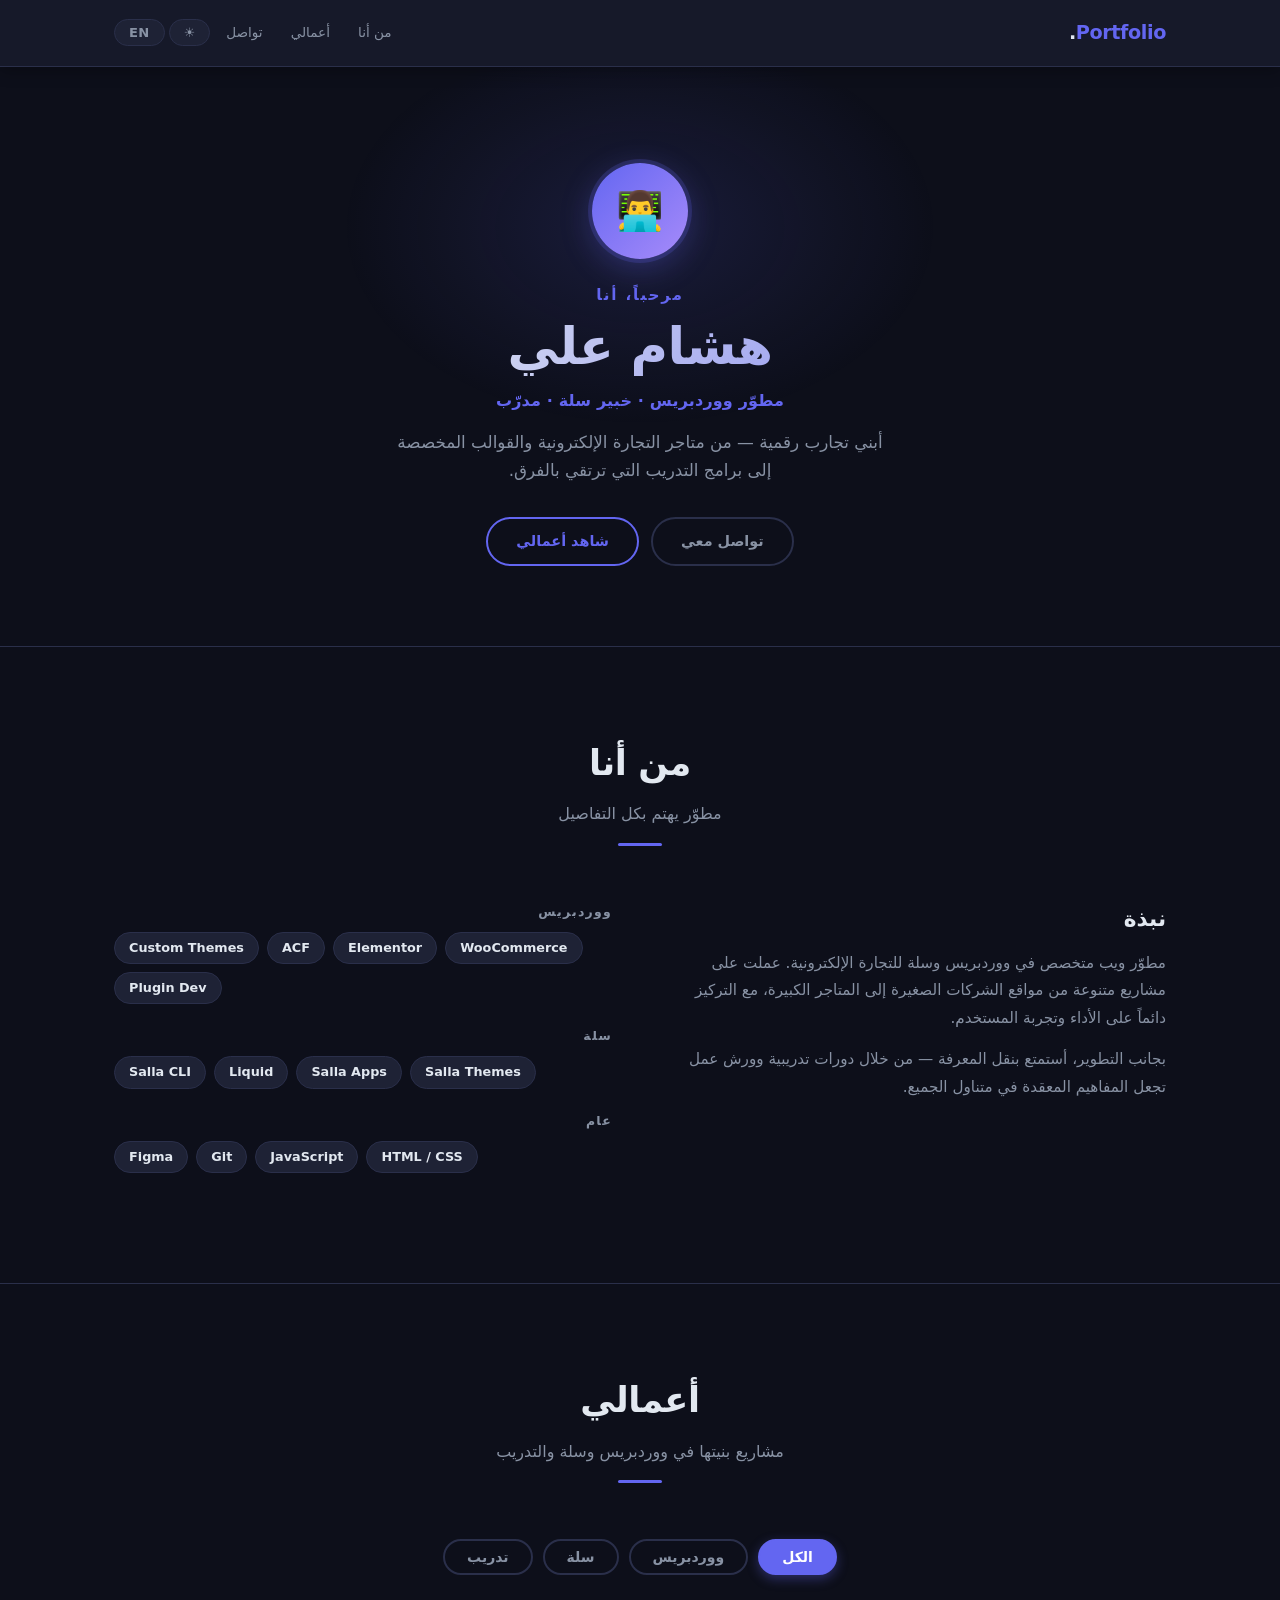
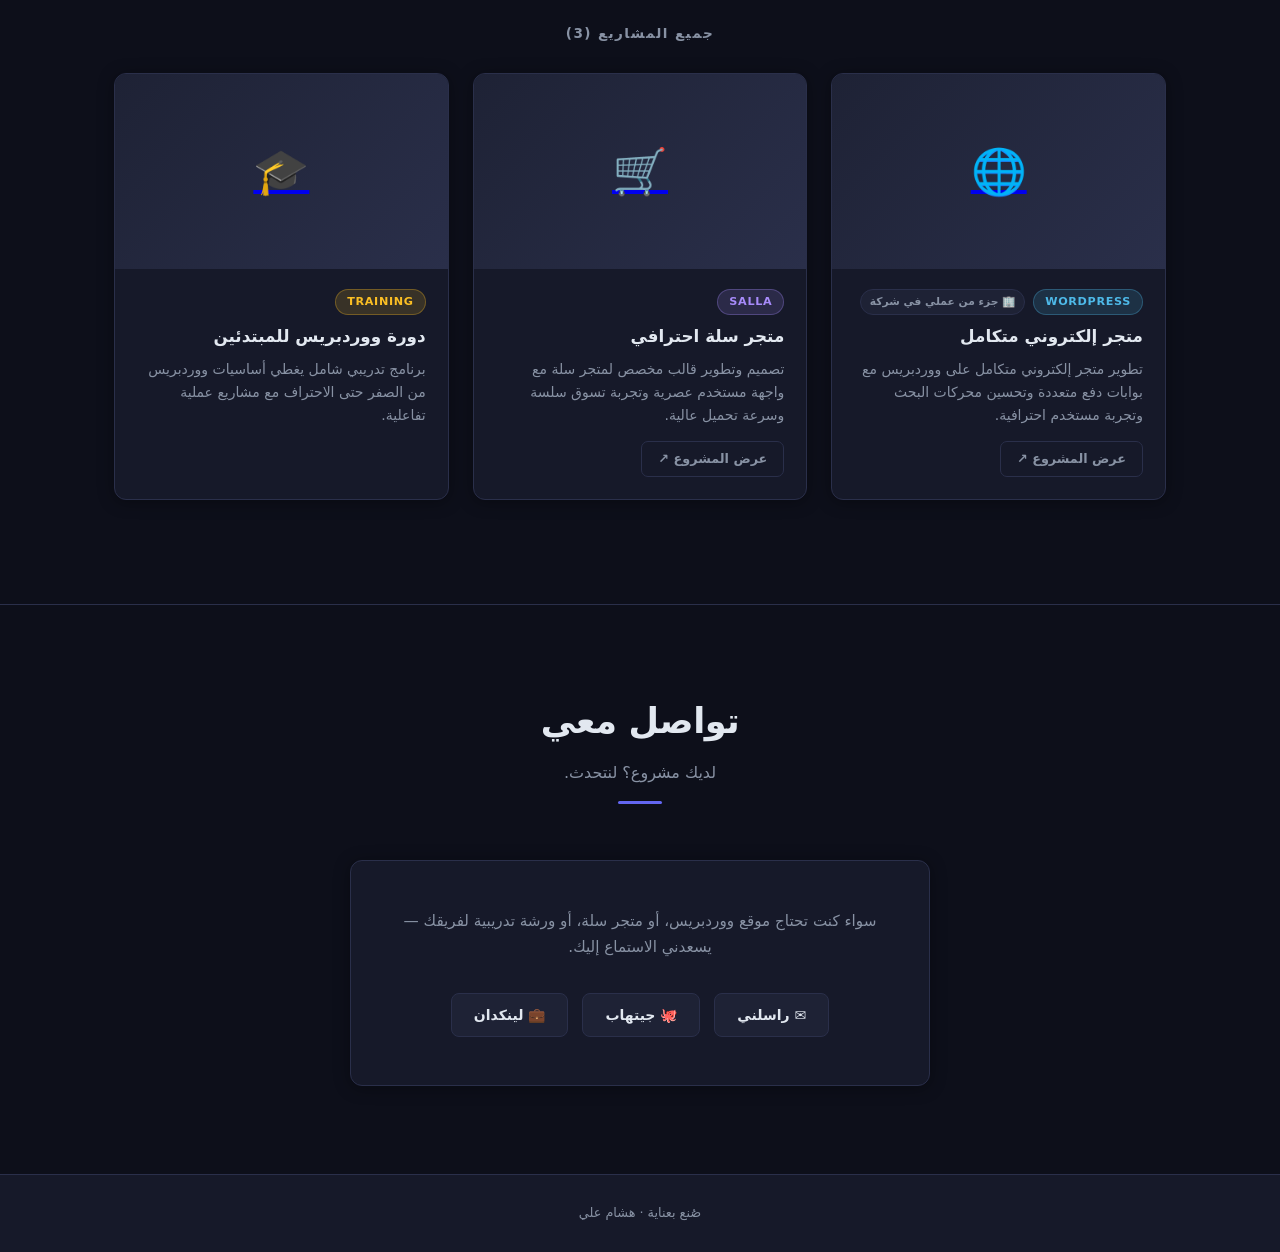
==== index.html @ f361fa43 "create the personal website" ====
<!DOCTYPE html>
<!-- lang and dir are set dynamically by initLang() in script.js -->
<html lang="ar" dir="rtl" data-theme="dark">
<head>
  <meta charset="UTF-8">
  <meta name="viewport" content="width=device-width, initial-scale=1.0">
  <title>My Portfolio</title>
  <link rel="stylesheet" href="style.css">
</head>
<body>

  <!-- ── Header ────────────────────────────────────────────── -->
  <header class="site-header">
    <div class="container">
      <a class="site-logo" href="#home">Portfolio<span>.</span></a>
      <nav class="nav-links" aria-label="Site navigation">
        <a class="nav-link" href="#about"     data-i18n="nav_about">من أنا</a>
        <a class="nav-link" href="#portfolio" data-i18n="nav_work">أعمالي</a>
        <a class="nav-link" href="#contact"   data-i18n="nav_contact">تواصل</a>
        <!-- <a class="nav-link always-show" href="dashboard.html" data-i18n="nav_dashboard">⚙️ لوحة التحكم</a> -->
        <!-- Theme toggle — label updated by applyTheme() -->
        <button class="theme-toggle always-show" onclick="toggleTheme()" aria-label="Toggle theme">🌙</button>
        <!-- Language toggle — label shows the OTHER language (click to switch) -->
        <button class="lang-toggle always-show" onclick="toggleLang()" aria-label="Toggle language">EN</button>
      </nav>
    </div>
  </header>

  <!-- ── Hero ──────────────────────────────────────────────── -->
  <section class="hero" id="home">
    <div class="hero-avatar">👨‍💻</div>
    <p class="hero-greeting" data-i18n="hero_greeting">مرحباً، أنا</p>
    <!-- ✏️ Replace with your name -->
    <h1 data-i18n="hero_name">Hesham Ali</h1>
    <p class="hero-role" data-i18n="hero_role">مطوّر ووردبريس · خبير سلة · مدرّب</p>
    <p class="hero-bio" data-i18n="hero_bio">
      أبني تجارب رقمية — من متاجر التجارة الإلكترونية والقوالب المخصصة إلى برامج التدريب التي ترتقي بالفرق.
    </p>
    <div class="hero-cta">
      <a href="#portfolio" class="btn-outline" data-i18n="hero_cta_work">شاهد أعمالي</a>
      <a href="#contact"   class="btn-ghost"   data-i18n="hero_cta_contact">تواصل معي</a>
    </div>
  </section>

  <!-- ── About ─────────────────────────────────────────────── -->
  <section class="about-section" id="about">
    <div class="container">
      <div class="section-header">
        <h2 data-i18n="about_heading">من أنا</h2>
        <p  data-i18n="about_sub">مطوّر يهتم بكل التفاصيل</p>
        <div class="accent-line"></div>
      </div>

      <div class="about-grid">
        <div class="about-text">
          <h3 data-i18n="about_bg">نبذة</h3>
          <!-- ✏️ Update paragraphs to match your story -->
          <p data-i18n="about_p1">
            مطوّر ويب متخصص في ووردبريس وسلة للتجارة الإلكترونية. عملت على مشاريع متنوعة من مواقع الشركات الصغيرة إلى المتاجر الكبيرة، مع التركيز دائماً على الأداء وتجربة المستخدم.
          </p>
          <p data-i18n="about_p2">
            بجانب التطوير، أستمتع بنقل المعرفة — من خلال دورات تدريبية وورش عمل تجعل المفاهيم المعقدة في متناول الجميع.
          </p>
        </div>

        <div class="about-skills">
          <div class="skill-group">
            <h4 data-i18n="about_skills_wp">ووردبريس</h4>
            <div class="skill-tags">
              <span class="skill-tag">WooCommerce</span>
              <span class="skill-tag">Elementor</span>
              <span class="skill-tag">ACF</span>
              <span class="skill-tag">Custom Themes</span>
              <span class="skill-tag">Plugin Dev</span>
            </div>
          </div>
          <div class="skill-group">
            <h4 data-i18n="about_skills_salla">سلة</h4>
            <div class="skill-tags">
              <span class="skill-tag">Salla Themes</span>
              <span class="skill-tag">Salla Apps</span>
              <span class="skill-tag">Liquid</span>
              <span class="skill-tag">Salla CLI</span>
            </div>
          </div>
          <div class="skill-group">
            <h4 data-i18n="about_skills_gen">عام</h4>
            <div class="skill-tags">
              <span class="skill-tag">HTML / CSS</span>
              <span class="skill-tag">JavaScript</span>
              <span class="skill-tag">Git</span>
              <span class="skill-tag">Figma</span>
            </div>
          </div>
        </div>
      </div>
    </div>
  </section>

  <!-- ── Portfolio ─────────────────────────────────────────── -->
  <section class="portfolio-section" id="portfolio">
    <div class="container">
      <div class="section-header">
        <h2 data-i18n="portfolio_heading">أعمالي</h2>
        <p  data-i18n="portfolio_sub">مشاريع بنيتها في ووردبريس وسلة والتدريب</p>
        <div class="accent-line"></div>
      </div>

      <!-- Filter buttons — clicking re-renders cards instantly -->
      <div class="filter-bar" role="group" aria-label="Filter projects">
        <button class="filter-btn active" data-filter="all"       data-i18n="filter_all">الكل</button>
        <button class="filter-btn"        data-filter="WordPress" data-i18n="filter_wp">ووردبريس</button>
        <button class="filter-btn"        data-filter="Salla"     data-i18n="filter_salla">سلة</button>
        <button class="filter-btn"        data-filter="Training"  data-i18n="filter_training">تدريب</button>
      </div>

      <p class="section-title" id="results-label" data-i18n="results_all">جميع المشاريع</p>
      <div class="projects-grid" id="projects-grid">
        <!-- Cards injected by JavaScript -->
      </div>
    </div>
  </section>

  <!-- ── Contact ───────────────────────────────────────────── -->
  <section class="contact-section" id="contact">
    <div class="container">
      <div class="section-header">
        <h2 data-i18n="contact_heading">تواصل معي</h2>
        <p  data-i18n="contact_sub">لديك مشروع؟ لنتحدث.</p>
        <div class="accent-line"></div>
      </div>

      <div class="contact-card">
        <p data-i18n="contact_body">
          سواء كنت تحتاج موقع ووردبريس، أو متجر سلة، أو ورشة تدريبية لفريقك — يسعدني الاستماع إليك.
        </p>
        <!-- ✏️ Replace hrefs with your actual links -->
        <div class="contact-links">
          <a class="contact-link" href="mailto:your@email.com"             data-i18n="contact_email">✉️ راسلني</a>
          <a class="contact-link" href="https://github.com/"   target="_blank" rel="noopener" data-i18n="contact_github">🐙 GitHub</a>
          <a class="contact-link" href="https://linkedin.com/" target="_blank" rel="noopener" data-i18n="contact_linkedin">💼 LinkedIn</a>
        </div>
      </div>
    </div>
  </section>

  <!-- ── Footer ────────────────────────────────────────────── -->
  <footer class="site-footer">
    <p data-i18n="footer_text">صُنع بعناية — البيانات محفوظة محلياً في متصفحك.</p>
  </footer>

  <!-- ── Shared logic ──────────────────────────────────────── -->
  <script src="script.js"></script>

  <script>
    /* ── Init: theme + language ─────────────────────────────── */
    initTheme();
    initLang();

    /* ── Portfolio page logic ──────────────────────────────── */

    const grid         = document.getElementById('projects-grid');
    const filterBtns   = document.querySelectorAll('.filter-btn');
    const resultsLabel = document.getElementById('results-label');

    let activeFilter   = 'all';
    let cachedProjects = []; // projects loaded once from data/projects.json

    /* ── Skeleton loader — shown while fetch is in progress ─── */
    function showSkeleton() {
      grid.innerHTML = Array.from({ length: 3 }, () => `
        <div class="skeleton-card">
          <div class="skeleton-img"></div>
          <div class="skeleton-body">
            <div class="skeleton-line short"></div>
            <div class="skeleton-line medium"></div>
            <div class="skeleton-line"></div>
          </div>
        </div>`).join('');
    }

    /**
     * Renders cards from the cached projects array.
     * Called after initial load, on filter change, and on 'langchange'.
     * buildCard() reads getCurrentLang() at call time → correct language.
     */
    function renderPortfolio() {
      grid.innerHTML = '';

      const visible = activeFilter === 'all'
        ? cachedProjects
        : cachedProjects.filter(p => p.category === activeFilter);

      if (visible.length === 0) {
        const msg = cachedProjects.length === 0
          ? t('empty_add_first')
          : t('empty_no_cat');
        grid.innerHTML = `
          <div class="empty-state">
            <span class="icon">🗂️</span>
            <p>${msg}</p>
          </div>`;
        resultsLabel.textContent = activeFilter === 'all' ? t('results_all') : activeFilter;
        return;
      }

      visible.forEach(p => grid.appendChild(buildCard(p)));

      const label = activeFilter === 'all' ? t('results_all') : activeFilter;
      resultsLabel.textContent = `${label} (${visible.length})`;
    }

    /**
     * Fetches data/projects.json once, caches the result, then renders.
     * On error shows a friendly message (fetch fails locally without a server).
     */
    async function loadProjects() {
      showSkeleton();
      cachedProjects = await fetchProjects();

      if (cachedProjects.length === 0) {
        grid.innerHTML = `
          <div class="empty-state">
            <span class="icon">📂</span>
            <p>${t('empty_error')}</p>
          </div>`;
        resultsLabel.textContent = t('results_all');
        return;
      }

      renderPortfolio();
    }

    /* Filter buttons — instant re-render from cache, no fetch */
    filterBtns.forEach(btn => {
      btn.addEventListener('click', () => {
        filterBtns.forEach(b => b.classList.remove('active'));
        btn.classList.add('active');
        activeFilter = btn.dataset.filter;
        renderPortfolio();
      });
    });

    /* Re-render on language switch (titles/descs update from cache) */
    document.addEventListener('langchange', renderPortfolio);

    /* Initial load */
    loadProjects();
  </script>

</body>
</html>
---- style.css ----
/* =========================================
   CSS Reset & Base
   ========================================= */
*, *::before, *::after {
  box-sizing: border-box;
  margin: 0;
  padding: 0;
}

/* =========================================
   Design tokens — DARK mode (default)
   Light mode overrides live in [data-theme="light"]
   ========================================= */
:root {
  --color-bg:         #0d0f1a;
  --color-surface:    #161929;
  --color-surface-2:  #1e2235;
  --color-border:     #2a2f4a;
  --color-text:       #e2e8f0;
  --color-muted:      #8892a4;
  --color-primary:    #6366f1;
  --color-primary-h:  #818cf8;
  --color-danger:     #fc8181;
  --color-danger-h:   #f56565;
  --color-success:    #68d391;
  --color-wp:         #4eb9e8;
  --color-salla:      #a78bfa;
  --color-training:   #fbbf24;
  --radius:           12px;
  --shadow:           0 2px 16px rgba(0,0,0,.35);
  --shadow-hover:     0 8px 32px rgba(0,0,0,.5);
  --transition:       .2s ease;
  --font:             'Segoe UI', system-ui, -apple-system, sans-serif;
}

/* Light mode overrides */
[data-theme="light"] {
  --color-bg:         #f5f6fa;
  --color-surface:    #ffffff;
  --color-surface-2:  #f0f2f8;
  --color-border:     #e2e8f0;
  --color-text:       #1a202c;
  --color-muted:      #718096;
  --color-primary:    #4f46e5;
  --color-primary-h:  #4338ca;
  --color-danger:     #e53e3e;
  --color-danger-h:   #c53030;
  --color-success:    #38a169;
  --color-wp:         #21759b;
  --color-salla:      #7c3aed;
  --color-training:   #d97706;
  --shadow:           0 2px 12px rgba(0,0,0,.08);
  --shadow-hover:     0 6px 24px rgba(0,0,0,.13);
}

html { scroll-behavior: smooth; }

body {
  font-family: var(--font);
  background: var(--color-bg);
  color: var(--color-text);
  min-height: 100vh;
  line-height: 1.6;
  transition: background .3s, color .3s;
}

/* =========================================
   Layout helpers
   ========================================= */
.container {
  max-width: 1100px;
  margin: 0 auto;
  padding: 0 24px;
}

/* =========================================
   Header / Nav
   ========================================= */
.site-header {
  background: var(--color-surface);
  border-bottom: 1px solid var(--color-border);
  padding: 16px 0;
  position: sticky;
  top: 0;
  z-index: 100;
  box-shadow: var(--shadow);
  backdrop-filter: blur(8px);
}

.site-header .container {
  display: flex;
  align-items: center;
  justify-content: space-between;
  gap: 16px;
}

.site-logo {
  font-size: 1.2rem;
  font-weight: 800;
  color: var(--color-primary);
  text-decoration: none;
  letter-spacing: -.4px;
  flex-shrink: 0;
}
.site-logo span { color: var(--color-text); }

.nav-links {
  display: flex;
  align-items: center;
  gap: 4px;
  flex-wrap: wrap;
}

.nav-link {
  font-size: .85rem;
  color: var(--color-muted);
  text-decoration: none;
  padding: 6px 12px;
  border-radius: 6px;
  font-weight: 500;
  transition: background var(--transition), color var(--transition);
  white-space: nowrap;
}
.nav-link:hover {
  background: var(--color-surface-2);
  color: var(--color-text);
}

/* ── Theme toggle button ──────────────────────────────────── */
.theme-toggle {
  background: var(--color-surface-2);
  border: 1.5px solid var(--color-border);
  border-radius: 50px;
  padding: 5px 14px;
  cursor: pointer;
  font-size: .8rem;
  font-weight: 600;
  color: var(--color-muted);
  font-family: var(--font);
  transition: all var(--transition);
  display: flex;
  align-items: center;
  gap: 5px;
  flex-shrink: 0;
}
.theme-toggle:hover {
  border-color: var(--color-primary);
  color: var(--color-primary);
}

/* =========================================
   Section headings (shared)
   ========================================= */
.section-header {
  text-align: center;
  margin-bottom: 56px;
}
.section-header h2 {
  font-size: clamp(1.6rem, 3vw, 2.2rem);
  font-weight: 800;
  letter-spacing: -.4px;
  margin-bottom: 10px;
}
.section-header p {
  color: var(--color-muted);
  font-size: 1rem;
  max-width: 480px;
  margin: 0 auto;
}
.section-header .accent-line {
  width: 44px;
  height: 3px;
  background: var(--color-primary);
  border-radius: 2px;
  margin: 16px auto 0;
}

/* =========================================
   Hero (portfolio page)
   ========================================= */
.hero {
  text-align: center;
  padding: 96px 24px 80px;
  position: relative;
  overflow: hidden;
}

/* Subtle radial glow behind hero */
.hero::before {
  content: '';
  position: absolute;
  top: -40px;
  left: 50%;
  transform: translateX(-50%);
  width: 600px;
  height: 400px;
  background: radial-gradient(ellipse, rgba(99,102,241,.15) 0%, transparent 70%);
  pointer-events: none;
}

.hero-avatar {
  width: 96px;
  height: 96px;
  border-radius: 50%;
  background: linear-gradient(135deg, var(--color-primary), #a78bfa);
  display: flex;
  align-items: center;
  justify-content: center;
  font-size: 2.4rem;
  color: #fff;
  margin: 0 auto 24px;
  box-shadow: 0 0 0 4px rgba(99,102,241,.2), 0 8px 32px rgba(99,102,241,.3);
  position: relative;
}

.hero-greeting {
  font-size: .95rem;
  font-weight: 600;
  color: var(--color-primary);
  text-transform: uppercase;
  letter-spacing: .12em;
  margin-bottom: 10px;
}

.hero h1 {
  font-size: clamp(2rem, 5vw, 3.2rem);
  font-weight: 900;
  letter-spacing: -.6px;
  margin-bottom: 12px;
  /* Gradient text */
  background: linear-gradient(135deg, var(--color-text) 30%, var(--color-primary));
  -webkit-background-clip: text;
  -webkit-text-fill-color: transparent;
  background-clip: text;
  line-height: 1.15;
}

.hero-role {
  font-size: 1rem;
  font-weight: 600;
  color: var(--color-primary);
  margin-bottom: 14px;
  letter-spacing: .01em;
}

.hero-bio {
  font-size: 1.05rem;
  color: var(--color-muted);
  max-width: 500px;
  margin: 0 auto 32px;
  line-height: 1.7;
}

.hero-cta {
  display: flex;
  gap: 12px;
  justify-content: center;
  flex-wrap: wrap;
}

.hero-cta .btn-outline {
  padding: 11px 28px;
  border: 2px solid var(--color-primary);
  border-radius: 50px;
  background: transparent;
  color: var(--color-primary);
  font-family: var(--font);
  font-size: .9rem;
  font-weight: 700;
  cursor: pointer;
  text-decoration: none;
  transition: all var(--transition);
}
.hero-cta .btn-outline:hover {
  background: var(--color-primary);
  color: #fff;
  box-shadow: 0 4px 16px rgba(99,102,241,.4);
}

.hero-cta .btn-ghost {
  padding: 11px 28px;
  border: 2px solid var(--color-border);
  border-radius: 50px;
  background: transparent;
  color: var(--color-muted);
  font-family: var(--font);
  font-size: .9rem;
  font-weight: 700;
  cursor: pointer;
  text-decoration: none;
  transition: all var(--transition);
}
.hero-cta .btn-ghost:hover {
  border-color: var(--color-text);
  color: var(--color-text);
}

/* =========================================
   About section
   ========================================= */
.about-section {
  padding: 88px 0;
  border-top: 1px solid var(--color-border);
}

.about-grid {
  display: grid;
  grid-template-columns: 1fr 1fr;
  gap: 56px;
  align-items: start;
}

.about-text h3 {
  font-size: 1.35rem;
  font-weight: 700;
  margin-bottom: 14px;
  color: var(--color-text);
}

.about-text p {
  color: var(--color-muted);
  font-size: .95rem;
  line-height: 1.8;
  margin-bottom: 14px;
}

.skill-group h4 {
  font-size: .78rem;
  font-weight: 700;
  text-transform: uppercase;
  letter-spacing: .1em;
  color: var(--color-muted);
  margin-bottom: 10px;
}

.skill-tags {
  display: flex;
  flex-wrap: wrap;
  gap: 8px;
  margin-bottom: 22px;
}

.skill-tag {
  padding: 5px 14px;
  background: var(--color-surface-2);
  border: 1.5px solid var(--color-border);
  border-radius: 50px;
  font-size: .8rem;
  font-weight: 600;
  color: var(--color-text);
  transition: border-color var(--transition), color var(--transition);
}
.skill-tag:hover {
  border-color: var(--color-primary);
  color: var(--color-primary);
}

@media (max-width: 768px) {
  .about-grid { grid-template-columns: 1fr; gap: 32px; }
}

/* =========================================
   Portfolio section wrapper
   ========================================= */
.portfolio-section {
  padding: 88px 0;
  border-top: 1px solid var(--color-border);
}

/* =========================================
   Filter bar
   ========================================= */
.filter-bar {
  display: flex;
  flex-wrap: wrap;
  gap: 10px;
  justify-content: center;
  margin-bottom: 48px;
}

.filter-btn {
  padding: 8px 22px;
  border: 2px solid var(--color-border);
  border-radius: 50px;
  background: transparent;
  color: var(--color-muted);
  font-size: .875rem;
  font-weight: 600;
  font-family: var(--font);
  cursor: pointer;
  transition: all var(--transition);
}
.filter-btn:hover {
  border-color: var(--color-primary);
  color: var(--color-primary);
}
.filter-btn.active {
  background: var(--color-primary);
  border-color: var(--color-primary);
  color: #fff;
  box-shadow: 0 4px 12px rgba(99,102,241,.35);
}

/* =========================================
   Projects grid
   ========================================= */
.section-title {
  font-size: .85rem;
  font-weight: 700;
  color: var(--color-muted);
  text-transform: uppercase;
  letter-spacing: .1em;
  margin-bottom: 28px;
  text-align: center;
}

.projects-grid {
  display: grid;
  grid-template-columns: repeat(auto-fill, minmax(310px, 1fr));
  gap: 24px;
  padding-bottom: 16px;
}

/* ── Project card ─────────────────────────────────────────── */
.project-card {
  background: var(--color-surface);
  border-radius: var(--radius);
  border: 1px solid var(--color-border);
  box-shadow: var(--shadow);
  overflow: hidden;
  display: flex;
  flex-direction: column;
  transition: transform var(--transition), box-shadow var(--transition), border-color var(--transition);
  animation: fadeIn .35s ease both;
}
.project-card:hover {
  transform: translateY(-5px);
  box-shadow: var(--shadow-hover);
  border-color: rgba(99,102,241,.4);
}

@keyframes fadeIn {
  from { opacity: 0; transform: translateY(16px); }
  to   { opacity: 1; transform: translateY(0); }
}

.card-image {
  width: 100%;
  height: 195px;
  object-fit: cover;
  background: var(--color-surface-2);
  display: block;
}

.card-image-placeholder {
  width: 100%;
  height: 195px;
  background: linear-gradient(135deg, var(--color-surface-2) 0%, var(--color-border) 100%);
  display: flex;
  align-items: center;
  justify-content: center;
  font-size: 2.8rem;
}

.card-body {
  padding: 20px 22px 22px;
  flex: 1;
  display: flex;
  flex-direction: column;
  gap: 10px;
}

.card-meta {
  display: flex;
  align-items: center;
  gap: 8px;
  flex-wrap: wrap;
}

/* Category badges — semi-transparent to work on both themes */
.badge {
  display: inline-block;
  padding: 3px 11px;
  border-radius: 50px;
  font-size: .7rem;
  font-weight: 700;
  text-transform: uppercase;
  letter-spacing: .06em;
}
.badge-wordpress { background: rgba(78,185,232,.15); color: var(--color-wp); border: 1px solid rgba(78,185,232,.3); }
.badge-salla     { background: rgba(167,139,250,.15); color: var(--color-salla); border: 1px solid rgba(167,139,250,.3); }
.badge-training  { background: rgba(251,191,36,.15);  color: var(--color-training); border: 1px solid rgba(251,191,36,.3); }

/* Light mode badge overrides for better readability */
[data-theme="light"] .badge-wordpress { background: #e8f4fb; border-color: #bee3f8; }
[data-theme="light"] .badge-salla     { background: #ede9fe; border-color: #d6bcfa; }
[data-theme="light"] .badge-training  { background: #fef3c7; border-color: #fde68a; }

.badge-company {
  font-size: .67rem;
  font-weight: 600;
  color: var(--color-muted);
  background: var(--color-surface-2);
  border: 1px solid var(--color-border);
  padding: 3px 9px;
  border-radius: 50px;
}

.card-title {
  font-size: 1.05rem;
  font-weight: 700;
  color: var(--color-text);
  line-height: 1.35;
}

.card-description {
  font-size: .875rem;
  color: var(--color-muted);
  line-height: 1.65;
  flex: 1;
}

/* Empty state */
.empty-state {
  grid-column: 1 / -1;
  text-align: center;
  padding: 72px 20px;
  color: var(--color-muted);
}
.empty-state .icon { font-size: 3rem; margin-bottom: 14px; display: block; }
.empty-state p { font-size: 1rem; }
.empty-state a { color: var(--color-primary); text-decoration: none; }
.empty-state a:hover { text-decoration: underline; }

/* =========================================
   Contact section
   ========================================= */
.contact-section {
  padding: 88px 0;
  border-top: 1px solid var(--color-border);
}

.contact-card {
  max-width: 580px;
  margin: 0 auto;
  background: var(--color-surface);
  border: 1px solid var(--color-border);
  border-radius: var(--radius);
  box-shadow: var(--shadow);
  padding: 48px 40px;
  text-align: center;
}

.contact-card p {
  color: var(--color-muted);
  margin-bottom: 32px;
  font-size: .95rem;
  line-height: 1.7;
}

.contact-links {
  display: flex;
  gap: 14px;
  justify-content: center;
  flex-wrap: wrap;
}

.contact-link {
  display: inline-flex;
  align-items: center;
  gap: 7px;
  padding: 10px 22px;
  border: 1.5px solid var(--color-border);
  border-radius: 8px;
  text-decoration: none;
  font-size: .875rem;
  font-weight: 600;
  color: var(--color-text);
  background: var(--color-surface-2);
  transition: all var(--transition);
}
.contact-link:hover {
  border-color: var(--color-primary);
  color: var(--color-primary);
  transform: translateY(-2px);
  box-shadow: 0 4px 12px rgba(99,102,241,.2);
}

/* =========================================
   ── LOGIN OVERLAY (dashboard) ────────────
   Shown before dashboard content.
   Hidden once sessionStorage confirms auth.
   ========================================= */
.login-overlay {
  position: fixed;
  inset: 0;
  background: var(--color-bg);
  display: flex;
  align-items: center;
  justify-content: center;
  z-index: 9999;
  padding: 20px;
}
.login-overlay.hidden { display: none; }

.login-card {
  background: var(--color-surface);
  border: 1px solid var(--color-border);
  border-radius: var(--radius);
  box-shadow: var(--shadow-hover);
  padding: 44px 40px;
  width: 100%;
  max-width: 400px;
  text-align: center;
}

.login-card .login-icon {
  font-size: 2.4rem;
  display: block;
  margin-bottom: 18px;
}

.login-card h2 {
  font-size: 1.4rem;
  font-weight: 800;
  margin-bottom: 6px;
}

.login-card .login-sub {
  font-size: .875rem;
  color: var(--color-muted);
  margin-bottom: 28px;
}

.login-card .form-group { text-align: left; }

/* Password field wrapper with eye toggle */
.password-wrap {
  position: relative;
}
.password-wrap input {
  padding-right: 44px;
}
.password-eye {
  position: absolute;
  right: 12px;
  top: 50%;
  transform: translateY(-50%);
  background: none;
  border: none;
  cursor: pointer;
  font-size: 1rem;
  color: var(--color-muted);
  padding: 2px;
  transition: color var(--transition);
}
.password-eye:hover { color: var(--color-text); }

.login-error {
  background: rgba(252,129,129,.12);
  border: 1px solid rgba(252,129,129,.3);
  color: var(--color-danger);
  padding: 10px 14px;
  border-radius: 7px;
  font-size: .85rem;
  font-weight: 500;
  margin-bottom: 16px;
  display: none;
}
.login-error.show { display: block; }

/* =========================================
   Dashboard layout
   ========================================= */
.dashboard-wrap {
  display: grid;
  grid-template-columns: 360px 1fr;
  gap: 28px;
  padding: 36px 0 64px;
}

@media (max-width: 840px) {
  .dashboard-wrap { grid-template-columns: 1fr; }
}

.panel {
  background: var(--color-surface);
  border: 1px solid var(--color-border);
  border-radius: var(--radius);
  box-shadow: var(--shadow);
  padding: 28px 24px;
}

.panel-title {
  font-size: .95rem;
  font-weight: 700;
  margin-bottom: 22px;
  padding-bottom: 14px;
  border-bottom: 1px solid var(--color-border);
  display: flex;
  align-items: center;
  gap: 8px;
  color: var(--color-text);
}

/* =========================================
   Form elements
   ========================================= */
.form-group { margin-bottom: 18px; }

label {
  display: block;
  font-size: .75rem;
  font-weight: 700;
  text-transform: uppercase;
  letter-spacing: .07em;
  color: var(--color-muted);
  margin-bottom: 7px;
}

input[type="text"],
input[type="password"],
textarea,
select {
  width: 100%;
  padding: 10px 13px;
  border: 1.5px solid var(--color-border);
  border-radius: 8px;
  font-family: var(--font);
  font-size: .9rem;
  color: var(--color-text);
  background: var(--color-surface-2);
  transition: border-color var(--transition), box-shadow var(--transition);
  outline: none;
}
input[type="text"]:focus,
input[type="password"]:focus,
textarea:focus,
select:focus {
  border-color: var(--color-primary);
  box-shadow: 0 0 0 3px rgba(99,102,241,.15);
}
/* Fix select arrow color in dark mode */
select { appearance: auto; color-scheme: dark; }
[data-theme="light"] select { color-scheme: light; }

textarea { resize: vertical; min-height: 90px; }

/* Image upload area */
.upload-area {
  border: 2px dashed var(--color-border);
  border-radius: 8px;
  padding: 22px;
  text-align: center;
  cursor: pointer;
  transition: border-color var(--transition), background var(--transition);
  position: relative;
}
.upload-area:hover {
  border-color: var(--color-primary);
  background: rgba(99,102,241,.06);
}
.upload-area input[type="file"] {
  position: absolute; inset: 0; opacity: 0; cursor: pointer; width: 100%; height: 100%;
}
.upload-area .upload-icon { font-size: 1.8rem; margin-bottom: 6px; display: block; }
.upload-area p { font-size: .8rem; color: var(--color-muted); }

.preview-img {
  width: 100%;
  max-height: 140px;
  object-fit: cover;
  border-radius: 7px;
  margin-top: 12px;
  display: none;
  border: 1px solid var(--color-border);
}

/* =========================================
   Buttons
   ========================================= */
.btn {
  display: inline-flex;
  align-items: center;
  justify-content: center;
  gap: 6px;
  padding: 10px 22px;
  border: none;
  border-radius: 8px;
  font-family: var(--font);
  font-size: .875rem;
  font-weight: 600;
  cursor: pointer;
  transition: background var(--transition), transform var(--transition), box-shadow var(--transition);
  white-space: nowrap;
}
.btn:active { transform: scale(.97); }

.btn-primary {
  background: var(--color-primary);
  color: #fff;
  width: 100%;
}
.btn-primary:hover {
  background: var(--color-primary-h);
  box-shadow: 0 4px 16px rgba(99,102,241,.4);
}

.btn-secondary {
  background: var(--color-surface-2);
  color: var(--color-text);
  border: 1.5px solid var(--color-border);
}
.btn-secondary:hover { background: var(--color-border); }

.btn-danger { background: var(--color-danger); color: #fff; }
.btn-danger:hover { background: var(--color-danger-h); }

/* Edit button — adapts to dark/light */
.btn-edit {
  background: rgba(99,155,220,.12);
  color: #63b3ed;
  border: 1.5px solid rgba(99,155,220,.25);
}
.btn-edit:hover { background: rgba(99,155,220,.22); }

[data-theme="light"] .btn-edit {
  background: #ebf8ff;
  color: #2b6cb0;
  border: 1.5px solid #bee3f8;
}
[data-theme="light"] .btn-edit:hover { background: #bee3f8; }

.btn-sm { padding: 6px 12px; font-size: .78rem; }

/* =========================================
   Toast notification
   ========================================= */
.toast {
  position: fixed;
  bottom: 28px;
  right: 28px;
  background: var(--color-surface);
  color: var(--color-text);
  border: 1px solid var(--color-border);
  padding: 12px 20px;
  border-radius: 10px;
  font-size: .875rem;
  font-weight: 500;
  box-shadow: var(--shadow-hover);
  opacity: 0;
  transform: translateY(10px);
  transition: opacity .25s, transform .25s;
  pointer-events: none;
  z-index: 9999;
  max-width: 300px;
}
.toast.show { opacity: 1; transform: translateY(0); }
.toast.success { background: var(--color-success); color: #fff; border-color: transparent; }
.toast.error   { background: var(--color-danger);  color: #fff; border-color: transparent; }

/* =========================================
   Projects list (dashboard)
   ========================================= */
.projects-list { display: flex; flex-direction: column; gap: 12px; }

.list-item {
  display: flex;
  align-items: center;
  gap: 14px;
  padding: 13px 14px;
  border: 1.5px solid var(--color-border);
  border-radius: 9px;
  background: var(--color-surface-2);
  transition: border-color var(--transition), background var(--transition);
  animation: fadeIn .3s ease both;
}
.list-item:hover {
  border-color: rgba(99,102,241,.4);
  background: var(--color-surface);
}

.list-item-img {
  width: 54px;
  height: 54px;
  border-radius: 7px;
  background: var(--color-border);
  flex-shrink: 0;
  display: flex;
  align-items: center;
  justify-content: center;
  font-size: 1.4rem;
  overflow: hidden;
  border: 1px solid var(--color-border);
}
.list-item-img img { width: 100%; height: 100%; object-fit: cover; display: block; }

.list-item-info { flex: 1; min-width: 0; }
.list-item-info .item-title {
  font-size: .875rem;
  font-weight: 600;
  white-space: nowrap;
  overflow: hidden;
  text-overflow: ellipsis;
  color: var(--color-text);
}
.list-item-info .item-cat {
  font-size: .75rem;
  color: var(--color-muted);
  margin-top: 3px;
}

.list-item-actions { display: flex; gap: 6px; flex-shrink: 0; }

/* Stats bar */
.stats-bar {
  display: flex;
  gap: 12px;
  margin-bottom: 24px;
  flex-wrap: wrap;
}

.stat-card {
  flex: 1;
  min-width: 80px;
  background: var(--color-surface-2);
  border: 1.5px solid var(--color-border);
  border-radius: 9px;
  padding: 14px 12px;
  text-align: center;
  transition: border-color var(--transition);
}
.stat-card:hover { border-color: rgba(99,102,241,.4); }

.stat-card .stat-num {
  font-size: 1.65rem;
  font-weight: 900;
  color: var(--color-primary);
  line-height: 1;
}
.stat-card .stat-label {
  font-size: .68rem;
  color: var(--color-muted);
  margin-top: 5px;
  text-transform: uppercase;
  font-weight: 700;
  letter-spacing: .06em;
}

/* =========================================
   Footer
   ========================================= */
.site-footer {
  text-align: center;
  padding: 28px 20px;
  border-top: 1px solid var(--color-border);
  font-size: .8rem;
  color: var(--color-muted);
  background: var(--color-surface);
}

/* =========================================
   Responsive tweaks
   ========================================= */
@media (max-width: 600px) {
  .hero { padding: 60px 20px 48px; }
  .projects-grid { grid-template-columns: 1fr; }
  .list-item-actions { flex-direction: column; }
  .contact-card { padding: 32px 24px; }
  .nav-links .nav-link { display: none; }
  .nav-links .nav-link.always-show { display: flex; }
}

/* =========================================
   Page fade-in on load
   ========================================= */
@keyframes pageFadeIn {
  from { opacity: 0; transform: translateY(10px); }
  to   { opacity: 1; transform: translateY(0); }
}

body {
  animation: pageFadeIn .4s ease both;
  /* Add opacity to the existing transition list for lang-switch fade */
  transition: background .3s, color .3s, opacity .16s ease;
}

/* Applied by setLang() during language switch — fades body out */
body.lang-transitioning { opacity: 0 !important; }

/* =========================================
   Language toggle button
   ========================================= */
.lang-toggle {
  background: var(--color-surface-2);
  border: 1.5px solid var(--color-border);
  border-radius: 50px;
  padding: 5px 14px;
  cursor: pointer;
  font-size: .82rem;
  font-weight: 700;
  color: var(--color-muted);
  font-family: var(--font);
  letter-spacing: .03em;
  transition: all var(--transition);
  flex-shrink: 0;
}
.lang-toggle:hover {
  border-color: var(--color-primary);
  color: var(--color-primary);
}

/* =========================================
   Card image link wrapper
   ========================================= */
.card-image-link {
  display: block;
  overflow: hidden;
  line-height: 0; /* remove gap under inline img */
}
.card-image-link .card-image,
.card-image-link .card-image-placeholder {
  transition: transform .35s ease;
}
.project-card:hover .card-image-link .card-image,
.project-card:hover .card-image-link .card-image-placeholder {
  transform: scale(1.04);
}

/* Card title as link */
.card-title-link {
  color: inherit;
  text-decoration: none;
  transition: color var(--transition);
}
.card-title-link:hover { color: var(--color-primary); }

/* "View Project" button on card */
.btn-card-link {
  display: inline-flex;
  align-items: center;
  gap: 5px;
  margin-top: 4px;
  padding: 7px 16px;
  background: transparent;
  border: 1.5px solid var(--color-border);
  border-radius: 7px;
  color: var(--color-muted);
  font-size: .8rem;
  font-weight: 600;
  text-decoration: none;
  font-family: var(--font);
  transition: all var(--transition);
  align-self: flex-start;
}
.btn-card-link:hover {
  border-color: var(--color-primary);
  color: var(--color-primary);
  background: rgba(99,102,241,.07);
}

/* =========================================
   Project detail page  (project.html)
   ========================================= */
.project-page {
  padding: 48px 0 80px;
}

.back-link {
  display: inline-flex;
  align-items: center;
  gap: 6px;
  color: var(--color-muted);
  text-decoration: none;
  font-size: .875rem;
  font-weight: 600;
  padding: 7px 0;
  margin-bottom: 32px;
  transition: color var(--transition);
}
.back-link:hover { color: var(--color-primary); }

.project-detail {
  display: grid;
  grid-template-columns: 1fr 420px;
  gap: 40px;
  align-items: start;
}

@media (max-width: 820px) {
  .project-detail { grid-template-columns: 1fr; }
}

.project-detail-image {
  width: 100%;
  border-radius: var(--radius);
  overflow: hidden;
  box-shadow: var(--shadow-hover);
  background: var(--color-surface-2);
  aspect-ratio: 16/9;
  display: flex;
  align-items: center;
  justify-content: center;
  font-size: 4rem;
  order: 2; /* image on right in LTR */
}
.project-detail-image img {
  width: 100%;
  height: 100%;
  object-fit: cover;
  display: block;
}

.project-detail-info { order: 1; }

.project-detail-info .proj-category {
  display: flex;
  align-items: center;
  gap: 10px;
  margin-bottom: 16px;
  flex-wrap: wrap;
}

.project-detail-info .proj-title {
  font-size: clamp(1.5rem, 3vw, 2rem);
  font-weight: 800;
  letter-spacing: -.3px;
  line-height: 1.25;
  margin-bottom: 20px;
}

.project-detail-info .proj-desc {
  color: var(--color-muted);
  font-size: 1rem;
  line-height: 1.8;
  margin-bottom: 32px;
}

.proj-actions {
  display: flex;
  gap: 12px;
  flex-wrap: wrap;
}

.btn-visit {
  display: inline-flex;
  align-items: center;
  gap: 7px;
  padding: 12px 28px;
  background: var(--color-primary);
  color: #fff;
  border: none;
  border-radius: 9px;
  font-family: var(--font);
  font-size: .9rem;
  font-weight: 700;
  text-decoration: none;
  cursor: pointer;
  transition: background var(--transition), box-shadow var(--transition), transform var(--transition);
}
.btn-visit:hover {
  background: var(--color-primary-h);
  box-shadow: 0 4px 16px rgba(99,102,241,.4);
  transform: translateY(-2px);
}
.btn-visit:active { transform: scale(.97); }

/* RTL-specific image order */
[dir="rtl"] .project-detail-image { order: 1; }
[dir="rtl"] .project-detail-info  { order: 2; }

/* =========================================
   RTL adjustments
   ========================================= */

/* Flip the back-link arrow for RTL */
[dir="rtl"] .back-link { flex-direction: row-reverse; }

/* Keep category badge text LTR (category names stay as-is) */
[dir="rtl"] .badge,
[dir="rtl"] .badge-company { unicode-bidi: plaintext; }

/* Ensure skill tags wrap correctly in RTL */
[dir="rtl"] .skill-tags { justify-content: flex-end; }

/* Contact links row should still center in RTL */
[dir="rtl"] .contact-links { justify-content: center; }

/* Stats bar full-width in RTL too */
[dir="rtl"] .stats-bar { flex-direction: row-reverse; }

/* Hero CTA buttons — keep row direction in RTL, just reverse order */
[dir="rtl"] .hero-cta { flex-direction: row-reverse; }

/* =========================================
   Project detail — rich sections
   ========================================= */

/* Shared section sub-heading inside project page */
.proj-section { margin-bottom: 28px; }

.proj-section-title {
  font-size: .78rem;
  font-weight: 800;
  text-transform: uppercase;
  letter-spacing: .1em;
  color: var(--color-muted);
  margin-bottom: 12px;
}

/* Technology badge strip */
.tech-tags {
  display: flex;
  flex-wrap: wrap;
  gap: 8px;
}

.tech-tag {
  padding: 4px 14px;
  background: rgba(99,102,241,.1);
  border: 1px solid rgba(99,102,241,.25);
  color: var(--color-primary);
  border-radius: 50px;
  font-size: .8rem;
  font-weight: 600;
  transition: background var(--transition);
}
.tech-tag:hover { background: rgba(99,102,241,.2); }

/* Features checklist */
.features-list {
  list-style: none;
  display: flex;
  flex-direction: column;
  gap: 9px;
}

.features-list li {
  display: flex;
  align-items: flex-start;
  gap: 10px;
  font-size: .9rem;
  color: var(--color-text);
  line-height: 1.5;
}

.features-list li::before {
  content: '✓';
  color: var(--color-success);
  font-weight: 800;
  flex-shrink: 0;
  margin-top: 1px;
}

/* Project info box (role, client, date, status) */
.proj-info-box {
  background: var(--color-surface-2);
  border: 1px solid var(--color-border);
  border-radius: var(--radius);
  padding: 20px 22px;
  margin-bottom: 28px;
}

.info-rows {
  display: grid;
  grid-template-columns: 1fr 1fr;
  gap: 16px 12px;
  margin-top: 14px;
}

@media (max-width: 480px) {
  .info-rows { grid-template-columns: 1fr; }
}

.info-row label {
  font-size: .68rem;
  font-weight: 700;
  text-transform: uppercase;
  letter-spacing: .08em;
  color: var(--color-muted);
  display: block;
  margin-bottom: 3px;
}

.info-row strong {
  font-size: .9rem;
  color: var(--color-text);
  font-weight: 600;
}

/* Status badges */
.status-badge {
  display: inline-flex;
  align-items: center;
  gap: 5px;
  padding: 3px 11px;
  border-radius: 50px;
  font-size: .75rem;
  font-weight: 700;
}
.status-live     { background: rgba(104,211,145,.12); color: var(--color-success);  border: 1px solid rgba(104,211,145,.3); }
.status-progress { background: rgba(251,191,36,.12);  color: var(--color-training); border: 1px solid rgba(251,191,36,.3); }
.status-archived { background: rgba(136,146,164,.12); color: var(--color-muted);    border: 1px solid var(--color-border); }

/* "View Code" github button */
.btn-code {
  display: inline-flex;
  align-items: center;
  gap: 7px;
  padding: 12px 24px;
  background: var(--color-surface-2);
  color: var(--color-text);
  border: 1.5px solid var(--color-border);
  border-radius: 9px;
  font-family: var(--font);
  font-size: .9rem;
  font-weight: 700;
  text-decoration: none;
  transition: all var(--transition);
}
.btn-code:hover {
  border-color: var(--color-primary);
  color: var(--color-primary);
  transform: translateY(-2px);
}

/* Project gallery — full width below the two-column detail */
.proj-gallery {
  margin-top: 52px;
  padding-top: 40px;
  border-top: 1px solid var(--color-border);
}

.proj-gallery .proj-section-title { font-size: .85rem; text-align: center; margin-bottom: 20px; }

.gallery-grid {
  display: grid;
  grid-template-columns: repeat(auto-fill, minmax(260px, 1fr));
  gap: 14px;
}

.gallery-grid a {
  display: block;
  border-radius: 9px;
  overflow: hidden;
  border: 1px solid var(--color-border);
  aspect-ratio: 16/9;
  background: var(--color-surface-2);
  transition: transform var(--transition), box-shadow var(--transition);
}
.gallery-grid a:hover {
  transform: translateY(-3px);
  box-shadow: var(--shadow-hover);
}

.gallery-grid img {
  width: 100%;
  height: 100%;
  object-fit: cover;
  display: block;
  transition: transform .4s ease;
}
.gallery-grid a:hover img { transform: scale(1.04); }

/* =========================================
   Dashboard — JSON generator right panel
   ========================================= */

/* Scrollable output textarea */
.json-output {
  width: 100%;
  min-height: 240px;
  padding: 14px;
  background: var(--color-bg);
  border: 1.5px solid var(--color-border);
  border-radius: 8px;
  font-family: 'Courier New', 'Consolas', monospace;
  font-size: .8rem;
  color: var(--color-text);
  resize: vertical;
  outline: none;
  direction: ltr; /* JSON is always LTR */
  line-height: 1.6;
  transition: border-color var(--transition);
}
.json-output:focus { border-color: var(--color-primary); }

.output-note {
  font-size: .78rem;
  color: var(--color-muted);
  margin-top: 8px;
  line-height: 1.5;
}

.output-actions {
  display: flex;
  gap: 8px;
  margin-top: 12px;
  flex-wrap: wrap;
}

/* Empty/placeholder state inside right panel */
.output-placeholder {
  text-align: center;
  padding: 32px 16px;
  color: var(--color-muted);
  font-size: .875rem;
}
.output-placeholder .icon { font-size: 2rem; display: block; margin-bottom: 10px; }

/* Current projects list in dashboard (read-only) */
.existing-list {
  display: flex;
  flex-direction: column;
  gap: 8px;
  margin-top: 14px;
  padding-top: 14px;
  border-top: 1px solid var(--color-border);
}

.existing-item {
  display: flex;
  align-items: center;
  gap: 10px;
  padding: 10px 12px;
  background: var(--color-bg);
  border: 1px solid var(--color-border);
  border-radius: 8px;
  font-size: .85rem;
}

.existing-item .item-num {
  font-size: .72rem;
  font-weight: 700;
  color: var(--color-muted);
  width: 20px;
  flex-shrink: 0;
}

.existing-item .item-info { flex: 1; min-width: 0; }
.existing-item .item-title {
  font-weight: 600;
  white-space: nowrap;
  overflow: hidden;
  text-overflow: ellipsis;
  color: var(--color-text);
}

.dash-section-label {
  font-size: .72rem;
  font-weight: 700;
  text-transform: uppercase;
  letter-spacing: .08em;
  color: var(--color-muted);
  margin: 16px 0 10px;
}

/* =========================================
   Loading skeleton for project grid
   ========================================= */
.skeleton-card {
  background: var(--color-surface);
  border: 1px solid var(--color-border);
  border-radius: var(--radius);
  overflow: hidden;
  animation: skeletonPulse 1.6s ease-in-out infinite;
}

.skeleton-img {
  width: 100%;
  height: 195px;
  background: var(--color-border);
}

.skeleton-body { padding: 20px; }

.skeleton-line {
  height: 12px;
  background: var(--color-border);
  border-radius: 6px;
  margin-bottom: 10px;
}
.skeleton-line.short { width: 55%; }
.skeleton-line.medium { width: 75%; }

@keyframes skeletonPulse {
  0%, 100% { opacity: 1; }
  50%       { opacity: .5; }
}
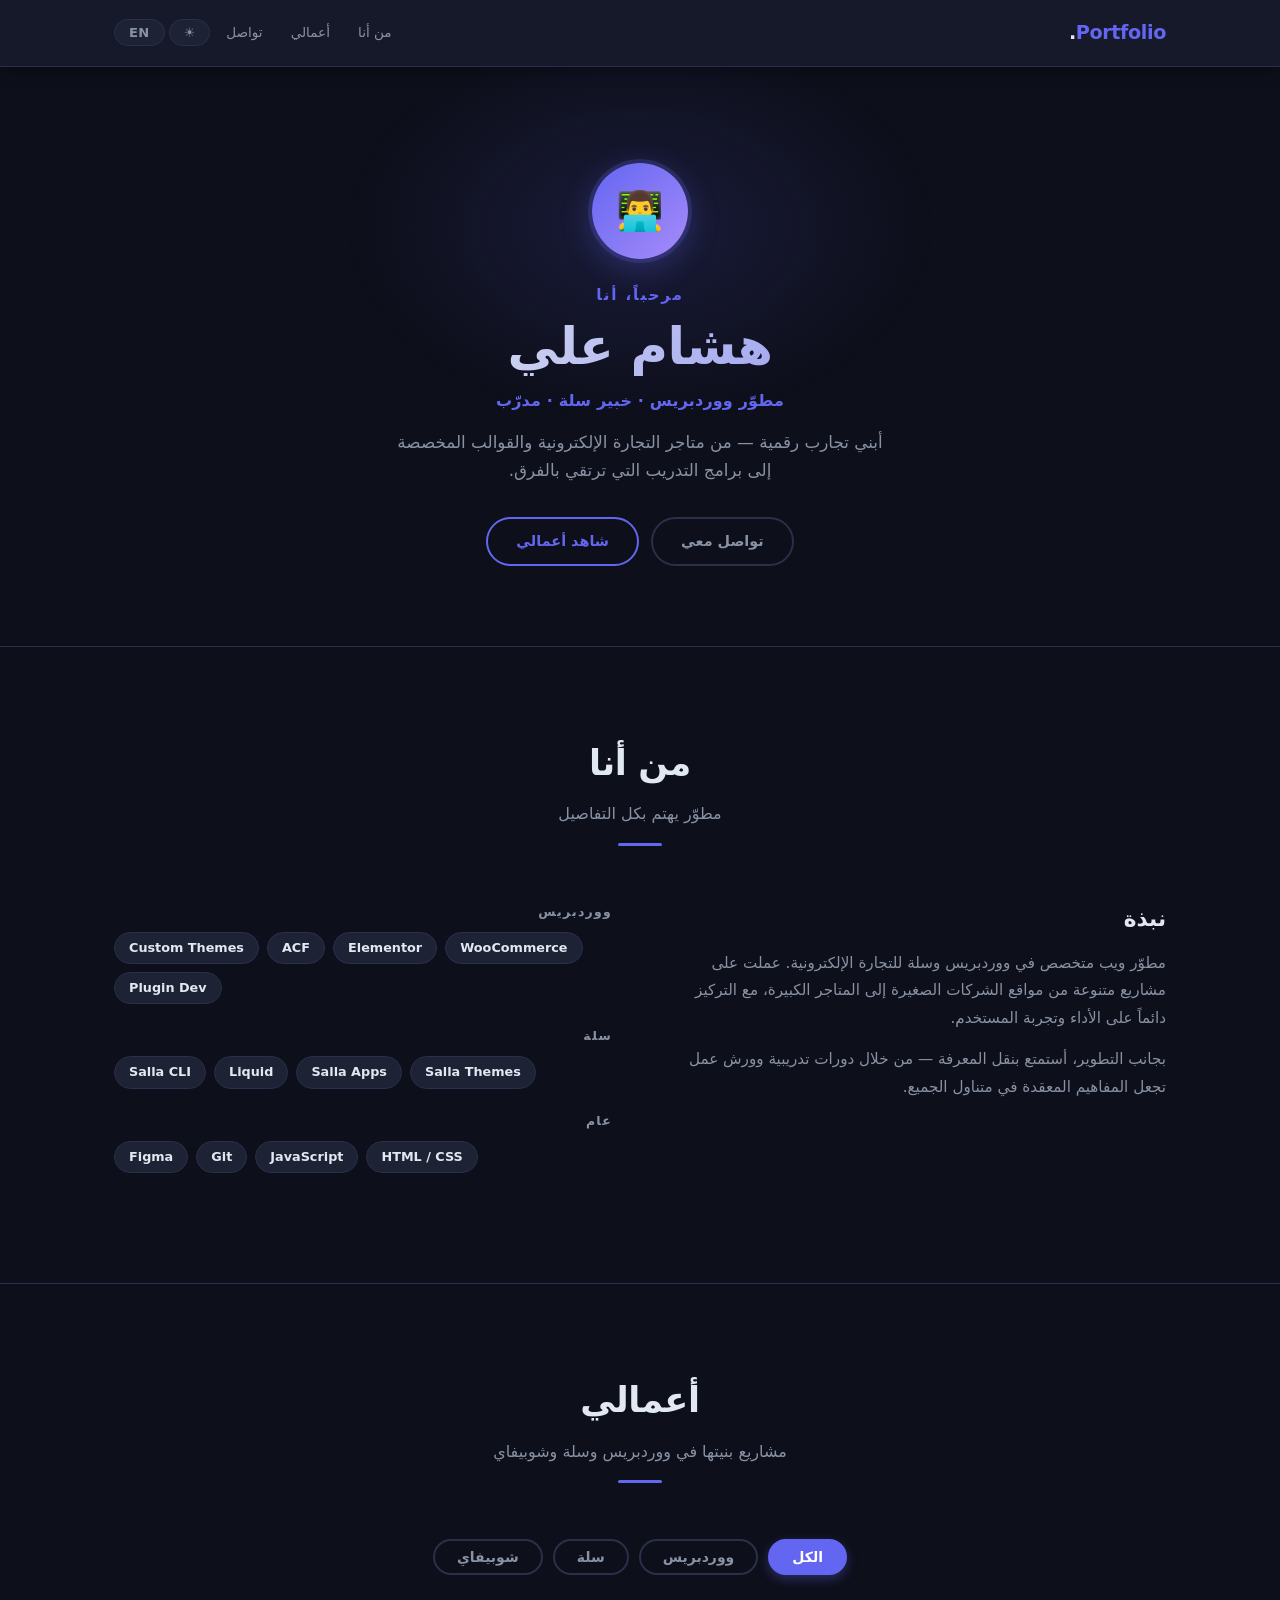
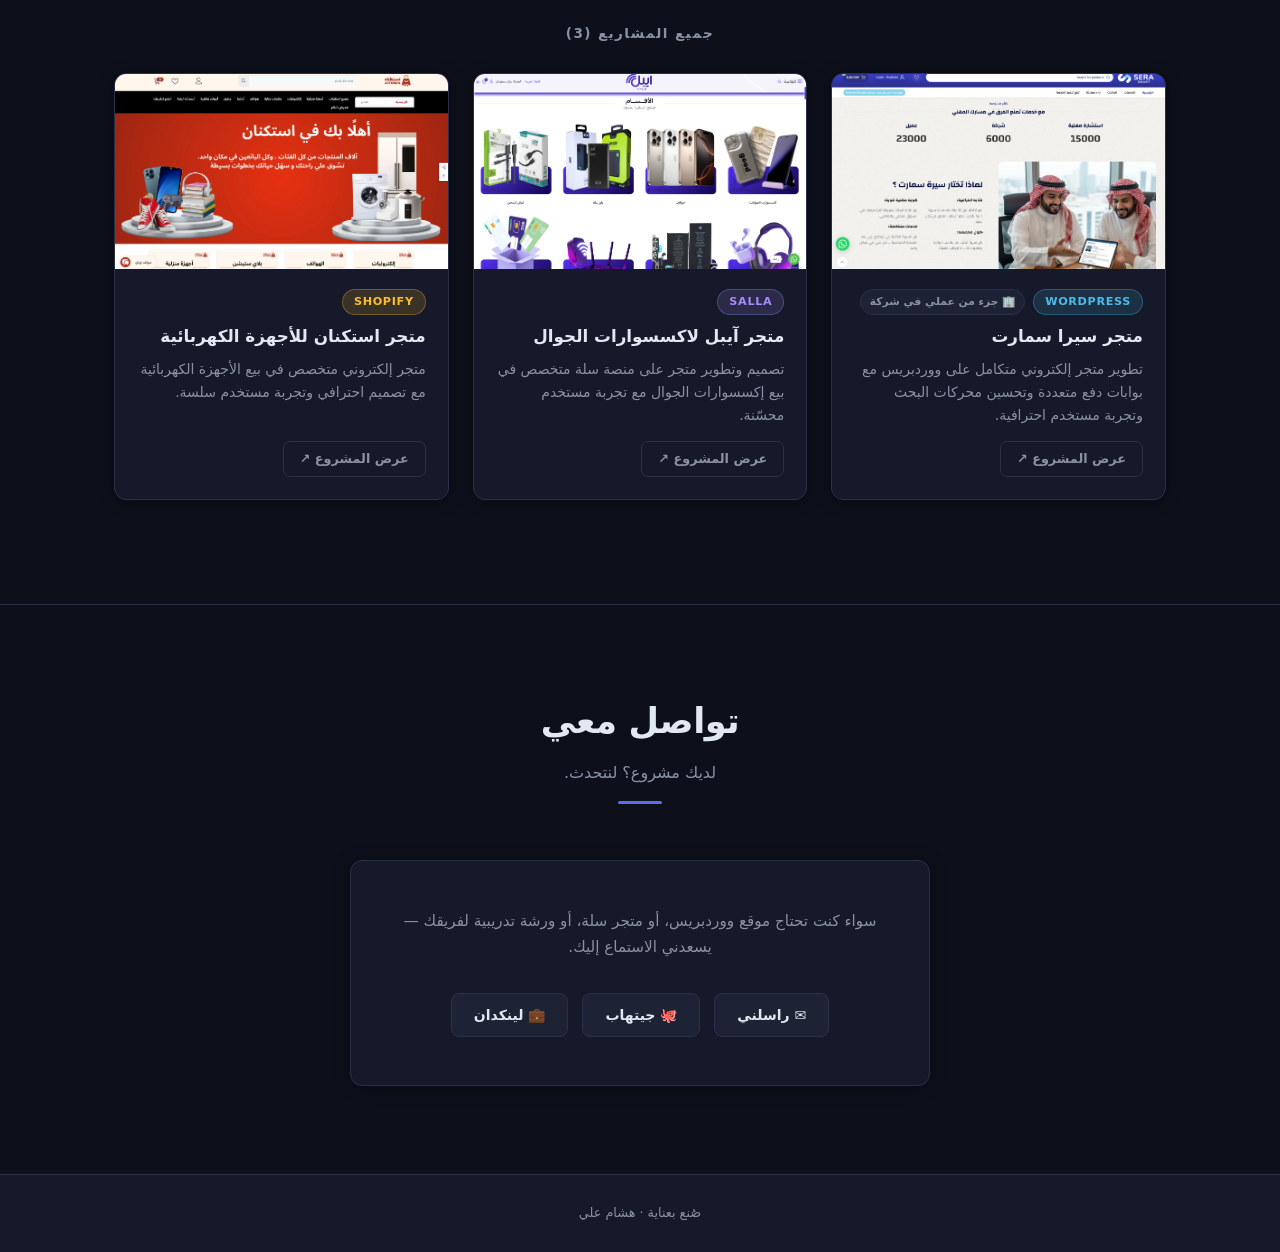
==== commit 0feb9bcd: "add assets" ====
--- a/index.html
+++ b/index.html
@@ -111,7 +111,7 @@
         <button class="filter-btn active" data-filter="all"       data-i18n="filter_all">الكل</button>
         <button class="filter-btn"        data-filter="WordPress" data-i18n="filter_wp">ووردبريس</button>
         <button class="filter-btn"        data-filter="Salla"     data-i18n="filter_salla">سلة</button>
-        <button class="filter-btn"        data-filter="Training"  data-i18n="filter_training">تدريب</button>
+        <button class="filter-btn"        data-filter="Shopify"  data-i18n="filter_shopify">شوبيفاي</button>
       </div>
 
       <p class="section-title" id="results-label" data-i18n="results_all">جميع المشاريع</p>
--- a/style.css
+++ b/style.css
@@ -25,7 +25,7 @@
   --color-success:    #68d391;
   --color-wp:         #4eb9e8;
   --color-salla:      #a78bfa;
-  --color-training:   #fbbf24;
+  --color-shopify:   #fbbf24;
   --radius:           12px;
   --shadow:           0 2px 16px rgba(0,0,0,.35);
   --shadow-hover:     0 8px 32px rgba(0,0,0,.5);
@@ -48,7 +48,7 @@
   --color-success:    #38a169;
   --color-wp:         #21759b;
   --color-salla:      #7c3aed;
-  --color-training:   #d97706;
+  --color-shopify:   #d97706;
   --shadow:           0 2px 12px rgba(0,0,0,.08);
   --shadow-hover:     0 6px 24px rgba(0,0,0,.13);
 }
@@ -489,12 +489,12 @@
 }
 .badge-wordpress { background: rgba(78,185,232,.15); color: var(--color-wp); border: 1px solid rgba(78,185,232,.3); }
 .badge-salla     { background: rgba(167,139,250,.15); color: var(--color-salla); border: 1px solid rgba(167,139,250,.3); }
-.badge-training  { background: rgba(251,191,36,.15);  color: var(--color-training); border: 1px solid rgba(251,191,36,.3); }
+.badge-shopify  { background: rgba(251,191,36,.15);  color: var(--color-shopify); border: 1px solid rgba(251,191,36,.3); }
 
 /* Light mode badge overrides for better readability */
 [data-theme="light"] .badge-wordpress { background: #e8f4fb; border-color: #bee3f8; }
 [data-theme="light"] .badge-salla     { background: #ede9fe; border-color: #d6bcfa; }
-[data-theme="light"] .badge-training  { background: #fef3c7; border-color: #fde68a; }
+[data-theme="light"] .badge-shopify  { background: #fef3c7; border-color: #fde68a; }
 
 .badge-company {
   font-size: .67rem;
@@ -1299,7 +1299,7 @@
   font-weight: 700;
 }
 .status-live     { background: rgba(104,211,145,.12); color: var(--color-success);  border: 1px solid rgba(104,211,145,.3); }
-.status-progress { background: rgba(251,191,36,.12);  color: var(--color-training); border: 1px solid rgba(251,191,36,.3); }
+.status-progress { background: rgba(251,191,36,.12);  color: var(--color-shopify); border: 1px solid rgba(251,191,36,.3); }
 .status-archived { background: rgba(136,146,164,.12); color: var(--color-muted);    border: 1px solid var(--color-border); }
 
 /* "View Code" github button */
